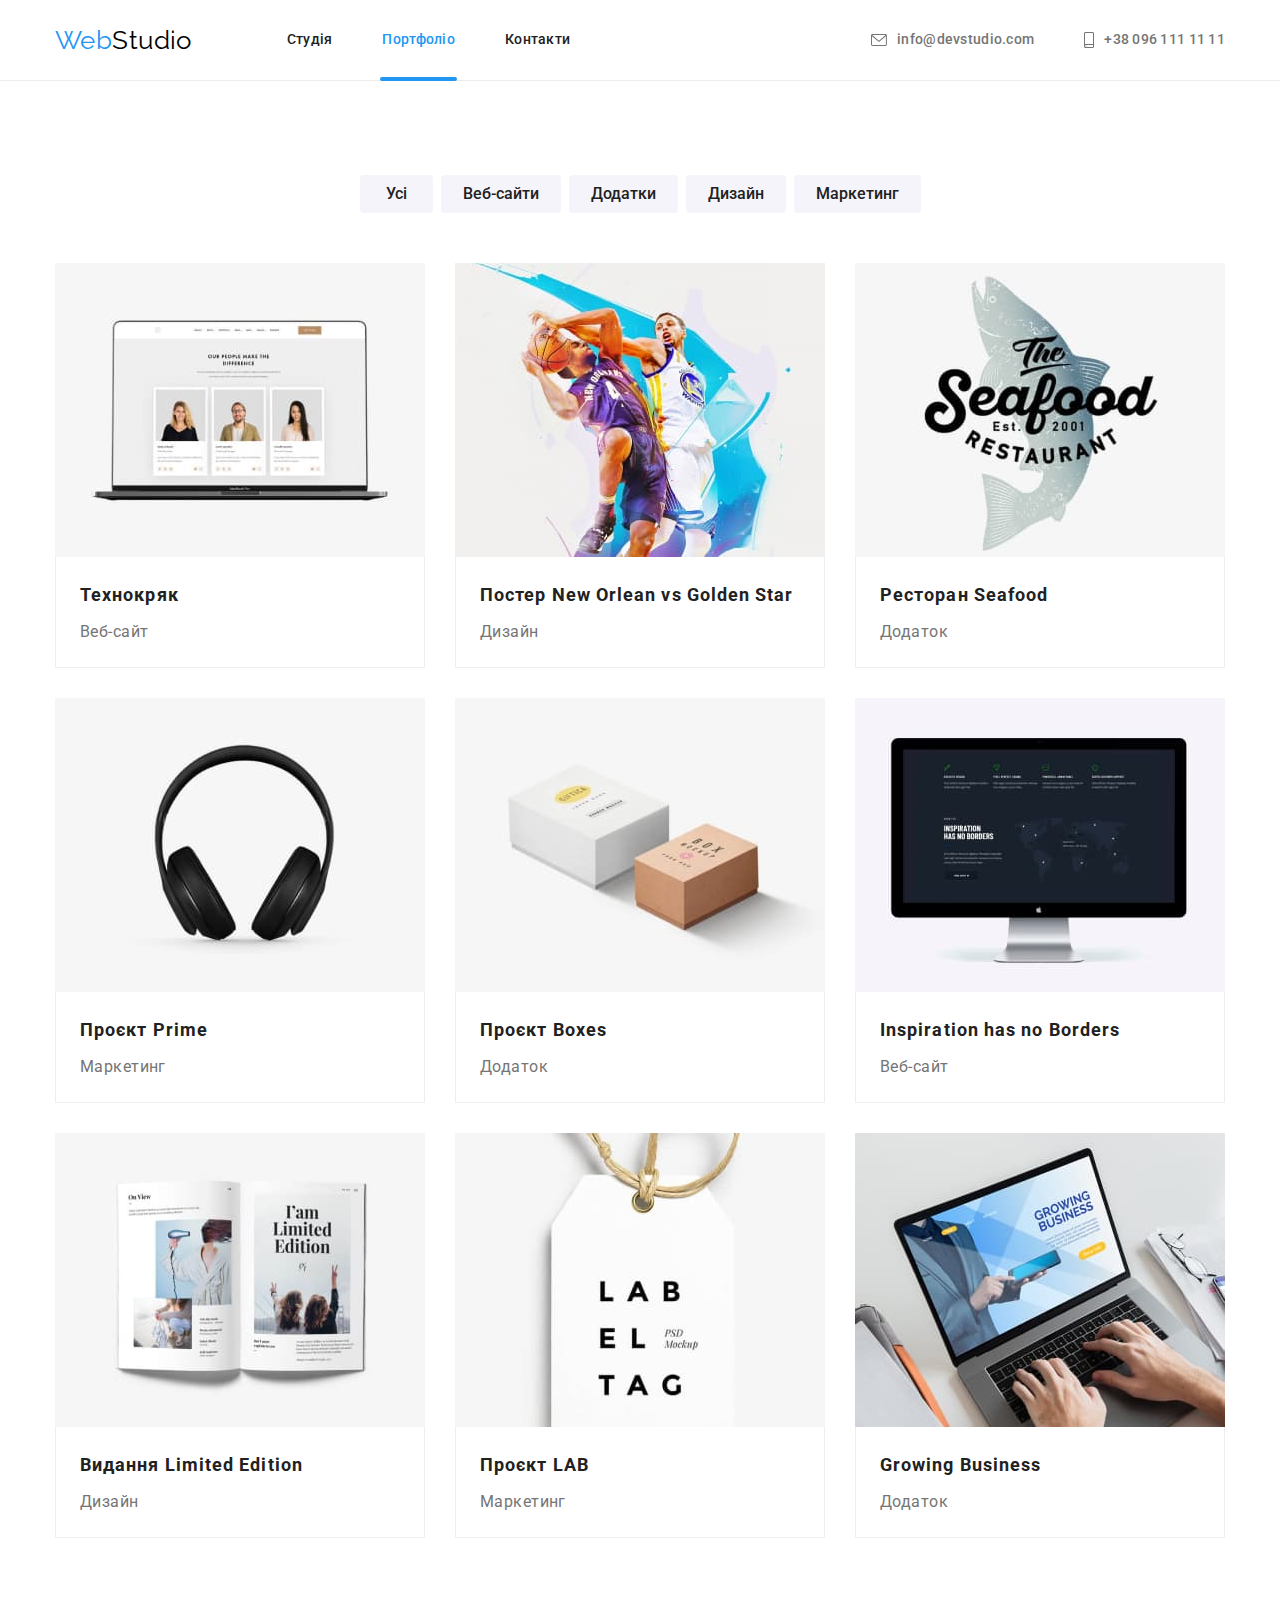
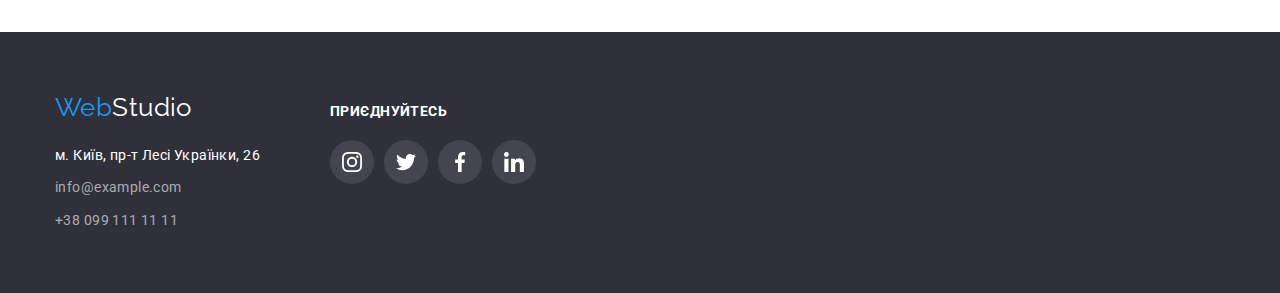
==== portfolio.html @ 41723e95 "Start HW#6" ====
<!DOCTYPE html>
<html lang="uk">
  <head>
    <meta charset="UTF-8" />
    <meta http-equiv="X-UA-Compatible" content="IE=edge" />
    <meta name="viewport" content="width=device-width, initial-scale=1.0" />
    <title>Document</title>
    <link
      href="https://fonts.googleapis.com/css2?family=Raleway:wght@700&family=Roboto:wght@400;500;700;900&display=swap"
      rel="stylesheet"
    />
    <link
      rel="stylesheet"
      href="https://cdnjs.cloudflare.com/ajax/libs/modern-normalize/1.1.0/modern-normalize.min.css"
    />
    <link rel="stylesheet" href="./css/styles.css" />
  </head>
  <body>
    <!-- Head -->
    <header>
      <div class="container page-header">
        <a href="./index.html" class="logo">Web<span class="accent">Studio</span></a>
        <nav>
          <ul class="site-nav list">
            <li class="item"><a href="./index.html" class="link">Студія</a></li>
            <li class="item"><a href="./portfolio.html" class="link current">Портфоліо</a></li>
            <li class="item"><a href="" class="link">Контакти</a></li>
          </ul>
        </nav>
        <ul class="contact-info list">
          <li class="item">
            <a href="mailto:info@devstudio.com" class="link"
              ><svg class="contact-icon" width="16" height="12">
                <use href="./images/icons.svg#icon-envelope"></use></svg
              >info@devstudio.com</a
            >
          </li>
          <li class="item">
            <a href="tel:+380961111111" class="link"
              ><svg class="contact-icon" width="10" height="16">
                <use href="./images/icons.svg#icon-smartphone"></use></svg
              >+38 096 111 11 11</a
            >
          </li>
        </ul>
      </div>
    </header>
    <!-- Hero -->
    <main>
      <section class="section container">
        <h1 class="visually-hidden">Портфоліо</h1>
        <ul class="filter list">
          <li class="item">
            <button type="button" class="button secondary">Усі</button>
          </li>
          <li class="item"><button type="button" class="button secondary">Веб-сайти</button></li>
          <li class="item"><button type="button" class="button secondary">Додатки</button></li>
          <li class="item"><button type="button" class="button secondary">Дизайн</button></li>
          <li class="item"><button type="button" class="button secondary">Маркетинг</button></li>
        </ul>
        <ul class="list product">
          <li class="item">
            <div class="product-top-wrap">
              <img
                src="./images/technocrack.jpg"
                alt="Веб-сайт"
                width="370"
                height="294"
                class="jpg"
              />
              <p class="product-top-text">
                Ресурс пропонує комплексні пропозиції з різним рівнем функціоналу та сервісів. Все
                це дозволить відвідувачу отримати вичерпні відомості про компанію чи приватну особу.
              </p>
            </div>
            <div class="border-product">
              <h2 class="section-portfolio">Технокряк</h2>
              <p class="product">Веб-сайт</p>
            </div>
          </li>
          <li class="item">
            <div class="product-top-wrap">
              <img src="./images/poster.jpg" alt="Баскетбол" width="370" height="294" class="jpg" />
              <p class="product-top-text">
                Ресурс пропонує комплексні пропозиції з різним рівнем функціоналу та сервісів. Все
                це дозволить відвідувачу отримати вичерпні відомості про компанію чи приватну особу.
              </p>
            </div>
            <div class="border-product">
              <h2 class="section-portfolio">Постер New Orlean vs Golden Star</h2>
              <p class="product">Дизайн</p>
            </div>
          </li>
          <li class="item">
            <div class="product-top-wrap">
              <img src="./images/seafood.jpg" alt="Логотип" width="370" height="294" class="jpg" />
              <p class="product-top-text">
                Ресурс пропонує комплексні пропозиції з різним рівнем функціоналу та сервісів. Все
                це дозволить відвідувачу отримати вичерпні відомості про компанію чи приватну особу.
              </p>
            </div>
            <div class="border-product">
              <h2 class="section-portfolio">Ресторан Seafood</h2>
              <p class="product">Додаток</p>
            </div>
          </li>
          <li class="item">
            <div class="product-top-wrap">
              <img src="./images/prime.jpg" alt="Навушники" width="370" height="294" class="jpg" />
              <p class="product-top-text">
                Ресурс пропонує комплексні пропозиції з різним рівнем функціоналу та сервісів. Все
                це дозволить відвідувачу отримати вичерпні відомості про компанію чи приватну особу.
              </p>
            </div>
            <div class="border-product">
              <h2 class="section-portfolio">Проєкт Prime</h2>
              <p class="product">Маркетинг</p>
            </div>
          </li>
          <li class="item">
            <div class="product-top-wrap">
              <img src="./images/boxes.jpg" alt="Коробки" width="370" height="294" class="jpg" />
              <p class="product-top-text">
                Ресурс пропонує комплексні пропозиції з різним рівнем функціоналу та сервісів. Все
                це дозволить відвідувачу отримати вичерпні відомості про компанію чи приватну особу.
              </p>
            </div>
            <div class="border-product">
              <h2 class="section-portfolio">Проєкт Boxes</h2>
              <p class="product">Додаток</p>
            </div>
          </li>
          <li class="item">
            <div class="product-top-wrap">
              <img
                src="./images/inspiration.jpg"
                alt="Веб-сайт"
                width="370"
                height="294"
                class="jpg"
              />
              <p class="product-top-text">
                Ресурс пропонує комплексні пропозиції з різним рівнем функціоналу та сервісів. Все
                це дозволить відвідувачу отримати вичерпні відомості про компанію чи приватну особу.
              </p>
            </div>
            <div class="border-product">
              <h2 class="section-portfolio">Inspiration has no Borders</h2>
              <p class="product">Веб-сайт</p>
            </div>
          </li>
          <li class="item">
            <div class="product-top-wrap">
              <img src="./images/edition.jpg" alt="Журнал" width="370" height="294" class="jpg" />
              <p class="product-top-text">
                Ресурс пропонує комплексні пропозиції з різним рівнем функціоналу та сервісів. Все
                це дозволить відвідувачу отримати вичерпні відомості про компанію чи приватну особу.
              </p>
            </div>
            <div class="border-product">
              <h2 class="section-portfolio">Видання Limited Edition</h2>
              <p class="product">Дизайн</p>
            </div>
          </li>
          <li class="item">
            <div class="product-top-wrap">
              <img src="./images/lab.jpg" alt="Бирка" width="370" height="294" class="jpg" />
              <p class="product-top-text">
                Ресурс пропонує комплексні пропозиції з різним рівнем функціоналу та сервісів. Все
                це дозволить відвідувачу отримати вичерпні відомості про компанію чи приватну особу.
              </p>
            </div>
            <div class="border-product">
              <h2 class="section-portfolio">Проєкт LAB</h2>
              <p class="product">Маркетинг</p>
            </div>
          </li>
          <li class="item">
            <div class="product-top-wrap">
              <img src="./images/business.jpg" alt="Додаток" width="370" height="294" class="jpg" />
              <p class="product-top-text">
                Ресурс пропонує комплексні пропозиції з різним рівнем функціоналу та сервісів. Все
                це дозволить відвідувачу отримати вичерпні відомості про компанію чи приватну особу.
              </p>
            </div>
            <div class="border-product">
              <h2 class="section-portfolio">Growing Business</h2>
              <p class="product">Додаток</p>
            </div>
          </li>
        </ul>
      </section>
    </main>
    <!-- Footer -->
    <footer class="down">
      <div class="container footer-container">
        <div class="page-footer">
          <a href="./index.html" class="logo">Web<span class="accent">Studio</span></a>
          <address>
            <ul class="site-footer list">
              <li class="item">
                <a
                  href="https://goo.gl/maps/UnmmoopjUjEERXCH8"
                  target="_blank"
                  rel="noopener noreferrer"
                  class="map-link"
                  >м. Київ, пр-т Лесі Українки, 26</a
                >
              </li>
              <li class="item">
                <a href="mailto:info@example.com" class="link">info@example.com</a>
              </li>
              <li class="item"><a href="tel:+380991111111" class="link">+38 099 111 11 11</a></li>
            </ul>
          </address>
        </div>
        <div class="page-invait">
          <h2 class="section-title-invait">приєднуйтесь</h2>
          <ul class="invait-list list">
            <li class="invait-soc-item">
              <a href="" class="invait-soc-link link"
                ><svg class="invait-soc-icon" width="20" height="20">
                  <use href="./images/icons.svg#icon-instagram"></use></svg
              ></a>
            </li>
            <li class="invait-soc-item">
              <a href="" class="invait-soc-link link"
                ><svg class="invait-soc-icon" width="20" height="20">
                  <use href="./images/icons.svg#icon-twitter"></use></svg
              ></a>
            </li>
            <li class="invait-soc-item">
              <a href="" class="invait-soc-link link"
                ><svg class="invait-soc-icon" width="20" height="20">
                  <use href="./images/icons.svg#icon-facebook"></use></svg
              ></a>
            </li>
            <li class="invait-soc-item">
              <a href="" class="invait-soc-link link"
                ><svg class="invait-soc-icon" width="20" height="20">
                  <use href="./images/icons.svg#icon-linkedin"></use></svg
              ></a>
            </li>
          </ul>
        </div>
      </div>
    </footer>
  </body>
</html>
---- css/styles.css ----
/* колір основного тексту #2196F3 */
/* другорядний колір тексту #757575 */
/* білий #FFFFFF */
/* кольори лого #2196F3; #000000 */
/* акцент #2196F3 */
/* колір контактів футера rgba(255, 255, 255, 0.6); */
/* другорядні кольори фону #2F303A; #F5F4FA */
/*outline: 2px solid darkmagenta;*/
:root {
  --primary-text-color: #757575;
  --title-text-color: #212121;
  --accent-color: #2196f3;
  --primary-white-color: #ffffff;
  --white-mod: rgba(255, 255, 255, 0.6);
  --primary-bg-color: #f5f4fa;
  --secondary-bg-color: #2f303a;
  --logo-color: #000000;
  --border-header-color: #ececec;
}
*,
*::before,
*::after {
  box-sizing: border-box;
}
h1,
h2,
h3,
h4,
p {
  margin-top: 0;
  margin-bottom: 0;
}
ul,
ol {
  margin-top: 0;
  margin-bottom: 0;
  padding-left: 0;
}
body {
  background-color: var(--primary-white-color);
  color: var(--primary-text-color);
  font-family: Roboto, sans-serif;
  letter-spacing: 0.03em;
  font-size: 14px;
  line-height: 1.71;
}
img {
  display: block;
}
/* border-bottom: 1px solid #ececec; */
header {
  border-bottom-width: 1px;
  border-bottom-style: solid;
  border-bottom-color: var(--border-header-color);
}
.list {
  list-style: none;
  padding: 0;
  margin: 0;
}
.container {
  margin-left: auto;
  margin-right: auto;
  max-width: 1200px;
  width: 100%;
  padding-left: 15px;
  padding-right: 15px;
}
.logo {
  color: var(--accent-color);
  font-family: Raleway, sans-serif;
  font-size: 26px;
  line-height: 1.19;
  text-decoration: none;
}
.accent {
  color: var(--logo-color);
}
.down .accent {
  color: var(--primary-white-color);
}
/*------------------------------------  site-nav  ----------------------------------*/
.site-nav .link {
  color: var(--title-text-color);
  font-weight: 500;
  font-size: 14px;
  line-height: 1.14;
  letter-spacing: 0.02em;
  text-decoration: none;
  display: block;
  padding-top: 32px;
  padding-bottom: 32px;
  padding-left: 2px;
  padding-right: 2px;
  transition: 250ms cubic-bezier(0.4, 0, 0.2, 1);
}
.site-nav .link:hover,
.site-nav .link:focus {
  color: var(--accent-color);
}
.site-nav .link.current {
  color: var(--accent-color);
}
.current {
  position: relative;
}
.current::after {
  content: '';
  width: 100%;
  height: 4px;
  background-color: var(--accent-color);
  border-radius: 2px;
  position: absolute;
  bottom: -1px;
  left: 0;
}
.contact-info .link {
  color: var(--primary-text-color);
  font-weight: 500;
  font-size: 14px;
  line-height: 1.14;
  letter-spacing: 0.02em;
  text-decoration: none;
  display: flex;
  align-items: center;
  transition: 250ms cubic-bezier(0.4, 0, 0.2, 1);
}
.contact-info .link:hover,
.contact-info .link:focus {
  color: var(--accent-color);
}
.site-nav {
  display: flex;
  margin-left: 93px;
}
.site-nav .item + .item {
  margin-left: 46px;
}
.page-header {
  display: flex;
  align-items: center;
}
.contact-info {
  display: flex;
  margin-left: auto;
}
.contact-info .item + .item {
  margin-left: 50px;
}
.contact-icon {
  fill: currentColor;
  margin-right: 10px;
}
/*--------------------------------------  hero  ------------------------------------*/
.hero-title {
  color: var(--primary-white-color);
  font-weight: 900;
  font-size: 44px;
  line-height: 1.36;
  letter-spacing: 0.06em;
  text-transform: uppercase;
  margin-top: 0;
  margin-bottom: 30px;
}
.hero {
  background-color: var(--secondary-bg-color);
  text-align: center;

  padding-top: 200px;
  padding-bottom: 200px;

  max-width: 1600px;
  height: 600px;
  margin-left: auto;
  margin-right: auto;

  background-image: linear-gradient(rgba(47, 48, 58, 0.4), rgba(47, 48, 58, 0.4)),
    url(../images/hero-bg.jpg);
  background-repeat: no-repeat;
  background-position: center;
  background-size: cover;
}
/*------------------------------------  section  -----------------------------------*/
.section-title {
  color: var(--title-text-color);
  font-weight: 700;
  font-size: 36px;
  line-height: 1.17;
  text-align: center;
  margin-top: 0;
  margin-bottom: 50px;
}
.section {
  padding-top: 94px;
  padding-bottom: 94px;
}
.section.make {
  padding-top: 0;
}
/*------------------------------------  features  ----------------------------------*/
.feature-list .title {
  color: var(--title-text-color);
  font-weight: 700;
  font-size: 14px;
  line-height: 1.14;
  margin-top: 0;
  margin-bottom: 10px;
}
.feature-list p {
  margin-top: 0;
  margin-bottom: 0;
}
.feature-list {
  display: flex;
  flex-wrap: wrap;
}
.feature-list .item {
  width: 270px;
  margin-right: 30px;
}
.feature-list .item:nth-child(4n) {
  margin-right: 0;
}
.presentation {
  display: flex;
  flex-wrap: wrap;
}
.presentation .item {
  width: 370px;
  margin-right: 30px;

  position: relative;
}
.presentation .item:nth-child(3n) {
  margin-right: 0;
}
.feature-img-list {
  width: 270px;
  height: 120px;
  background-color: var(--primary-bg-color);
  border-radius: 4px;
  display: flex;
  align-items: center;
  justify-content: center;
  margin-bottom: 30px;
}
.presentation-top-text {
  color: var(--primary-white-color);
  background-color: rgba(47, 48, 58, 0.8);
  font-weight: 700;
  font-size: 14px;
  line-height: 1.14;
  text-align: center;
  letter-spacing: 0.03em;
  text-transform: uppercase;
  position: absolute;
  bottom: 0;
  left: 0;
  display: flex;
  align-items: center;
  justify-content: center;
  width: 100%;
  height: 70px;
}
/*-------------------------------------  team  -------------------------------------*/
.team-list .team {
  color: var(--title-text-color);
  font-weight: 500;
  font-size: 16px;
  line-height: 1.19;
  text-align: center;
  background-color: var(--primary-white-color);
  margin-bottom: 10px;
  display: flex;
  justify-content: center;
}
.card {
  padding: 30px 10px;
  background-color: var(--primary-white-color);
  border-radius: 0px 0px 4px 4px;
}
.team-list .profession {
  font-size: 16px;
  line-height: 1.19;
  text-align: center;
  background-color: var(--primary-white-color);
  display: flex;
  justify-content: center;
  margin-bottom: 16px;
}
.section.team {
  background-color: var(--primary-bg-color);
  padding-top: 94px;
  padding-bottom: 94px;
}
.team-list {
  display: flex;
  flex-wrap: wrap;
}
.team-list .item {
  width: 270px;
  margin-right: 30px;
  box-shadow: 0px 4px 4px 0px rgba(0, 0, 0, 0.25);
}
.team-list .item:nth-child(4n) {
  margin-right: 0;
}
.team-soc-link {
  width: 44px;
  height: 44px;
  background-color: var(--primary-white-color);
  border-radius: 50%;
  display: flex;
  align-items: center;
  justify-content: center;
  transition: 250ms cubic-bezier(0.4, 0, 0.2, 1);
}
.team-soc-list {
  display: flex;
  justify-content: center;
  gap: 10px;
}
.team-soc-icon {
  fill: #afb1b8;
  transition: 250ms cubic-bezier(0.4, 0, 0.2, 1);
}
.team-soc-link:hover,
.team-soc-link:focus {
  background-color: var(--accent-color);
}
.team-soc-link:hover .team-soc-icon,
.team-soc-link:focus .team-soc-icon {
  fill: var(--primary-white-color);
}
/*-----------------------------------  clients  ------------------------------------*/
.section-title {
  font-weight: 700;
  font-size: 36px;
  line-height: 1.17;
  text-align: center;
  letter-spacing: 0.03em;
  color: var(--title-text-color);
}
.client-link {
  width: 170px;
  height: 92px;
  border: 1px solid #afb1b8;
  border-radius: 4px;
  display: flex;
  align-items: center;
  justify-content: center;
  transition: 250ms cubic-bezier(0.4, 0, 0.2, 1);
}
.client-list {
  display: flex;
  justify-content: center;
  gap: 30px;
}
.client-soc-icon {
  fill: #afb1b8;
  transition: 250ms cubic-bezier(0.4, 0, 0.2, 1);
}
.client-link:hover,
.client-link:focus {
  border-color: var(--accent-color);
}
.client-link:hover .client-soc-icon,
.client-link:focus .client-soc-icon {
  fill: var(--accent-color);
}
/*------------------------------------  footer  ------------------------------------*/
.site-footer .map-link {
  color: var(--primary-white-color);
  text-decoration: none;
  font-style: normal;
  display: block;
  transition: 250ms cubic-bezier(0.4, 0, 0.2, 1);
}
.site-footer .map-link:hover,
.site-footer .map-link:focus {
  color: var(--accent-color);
}
.site-footer .link {
  color: var(--white-mod);
  text-decoration: none;
  font-style: normal;
  display: block;
  transition: 250ms cubic-bezier(0.4, 0, 0.2, 1);
}
.site-footer .link:hover,
.site-footer .link:focus {
  color: var(--accent-color);
}
.down {
  background-color: var(--secondary-bg-color);
  padding-top: 60px;
  padding-bottom: 60px;
}
.site-footer .item:not(:last-child) {
  margin-bottom: 9px;
}
.site-footer {
  margin-top: 20px;
}
.section-title-invait {
  font-weight: 700;
  font-size: 14px;
  line-height: 1.14;
  letter-spacing: 0.03em;
  text-transform: uppercase;
  color: var(--primary-white-color);
  margin-bottom: 20px;
}
.invait-list {
  display: flex;
  gap: 10px;
}
.invait-soc-icon {
  fill: var(--primary-white-color);
}
.invait-soc-link {
  width: 44px;
  height: 44px;
  background-color: rgba(255, 255, 255, 0.1);
  border-radius: 50%;
  display: flex;
  align-items: center;
  justify-content: center;
  transition: 250ms cubic-bezier(0.4, 0, 0.2, 1);
}
.invait-soc-link:hover,
.invait-soc-link:focus {
  background-color: var(--accent-color);
}
.footer-container {
  display: flex;
  align-items: baseline;
}
.page-invait {
  margin-left: 70px;
}
/*------------------------------------  button  ------------------------------------*/
/* text-align: center; в кнопках за умовчанням*/
button {
  font-family: inherit;
  display: inline-block;
  cursor: pointer;
  text-decoration: none;
  border: 0;
  border-radius: 4px;
}
.button.primary {
  color: var(--primary-white-color);
  background-color: var(--accent-color);
  font-weight: 700;
  font-size: 16px;
  line-height: 1.87;
  letter-spacing: 0.06em;
  padding: 10px 32px;
  min-width: 216px;
}
/*-----------------------------------  portfolio  -----------------------------------*/
.button.secondary {
  color: var(--title-text-color);
  background-color: var(--primary-bg-color);
  font-weight: 500;
  font-size: 16px;
  line-height: 1.62;
  padding: 6px 22px;
  min-width: 73px;
  transition: 250ms cubic-bezier(0.4, 0, 0.2, 1);
}
.button.secondary:hover,
.button.secondary:focus {
  color: var(--primary-white-color);
  background-color: var(--accent-color);
  border-color: var(--accent-color);
  box-shadow: 0px 4px 4px 0px rgba(0, 0, 0, 0.25);
}
.section-portfolio {
  color: var(--title-text-color);
  font-weight: 700;
  font-size: 18px;
  line-height: 2;
  letter-spacing: 0.06em;
  margin-bottom: 4px;
}
.list .product {
  font-size: 16px;
  line-height: 1.87;
}
.filter {
  display: flex;
  justify-content: center;
  margin-bottom: 50px;
}
.filter .item + .item {
  margin-left: 8px;
}
.product {
  display: flex;
  flex-wrap: wrap;
}
.product .item:nth-child(3n) {
  margin-right: 0;
}
.product .item:nth-last-child(-n + 3) {
  margin-bottom: 0;
}
.border-product {
  padding: 20px 24px;
  border-right: 1px solid #eeeeee;
  border-bottom: 1px solid #eeeeee;
  border-left: 1px solid #eeeeee;
}
.visually-hidden {
  position: absolute;
  white-space: nowrap;
  width: 1px;
  height: 1px;
  overflow: hidden;
  border: 0;
  padding: 0;
  clip: rect(0 0 0 0);
  clip-path: inset(50%);
  margin: -1px;
}
.list.product .item:hover,
.list.product .item:focus {
  cursor: pointer;
  box-shadow: 0px 4px 4px 0px rgba(0, 0, 0, 0.25);
}
.list.product .item:hover .product-top-text,
.list.product .item:focus .product-top-text {
  transform: translateY(0);
}
.product .item {
  width: 370px;
  margin-right: 30px;
  margin-bottom: 30px;
  position: relative;
  transition: 250ms cubic-bezier(0.4, 0, 0.2, 1);
}
.product-top-wrap {
  position: relative;
  overflow: hidden;
}
.product-top-text {
  font-size: 18px;
  line-height: 1.56;
  letter-spacing: 0.03em;
  color: var(--primary-white-color);
  position: absolute;
  top: 0;
  left: 0;
  background-color: rgba(33, 150, 243, 0.9);
  padding-top: 63px;
  padding-left: 24px;
  padding-right: 24px;
  height: 100%;
  transform: translateY(100%);
  transition: transform 250ms cubic-bezier(0.4, 0, 0.2, 1);
}
/*-------------------------------------- Modal window ----------------------------------------*/
.backdrop {
  position: fixed;
  top: 0%;
  width: 100%;
  height: 100%;
  background-color: rgba(0, 0, 0, 0.2);
  transition: opacity 250ms cubic-bezier(0.4, 0, 0.2, 1),
    visibility 250ms cubic-bezier(0.4, 0, 0.2, 1);
}
.modal {
  width: 528px;
  min-height: 581px;
  background-color: var(--primary-white-color);
  box-shadow: 0px 1px 3px rgba(0, 0, 0, 0.12), 0px 1px 1px rgba(0, 0, 0, 0.14),
    0px 2px 1px rgba(0, 0, 0, 0.2);
  border-radius: 4px;
  position: absolute;
  top: 50%;
  left: 50%;
  transform: translate(-50%, -50%) scale(1) rotate(360deg);
  transition: transform 250ms cubic-bezier(0.4, 0, 0.2, 1);
}
.backdrop.is-hidden .modal {
  transform: translate(-50%, -50%) scale(0) rotate(0);
}
.is-hidden {
  visibility: hidden;
  opacity: 0;
  pointer-events: none;
}
.modal-close-icon {
  fill: var(--logo-color);
}
.modal-close {
  width: 30px;
  height: 30px;
  border: 1px solid rgba(0, 0, 0, 0.1);
  border-radius: 50%;
  background-color: var(--primary-white-color);
  position: absolute;
  top: 8px;
  right: 8px;
  display: flex;
  align-items: center;
  justify-content: center;
}
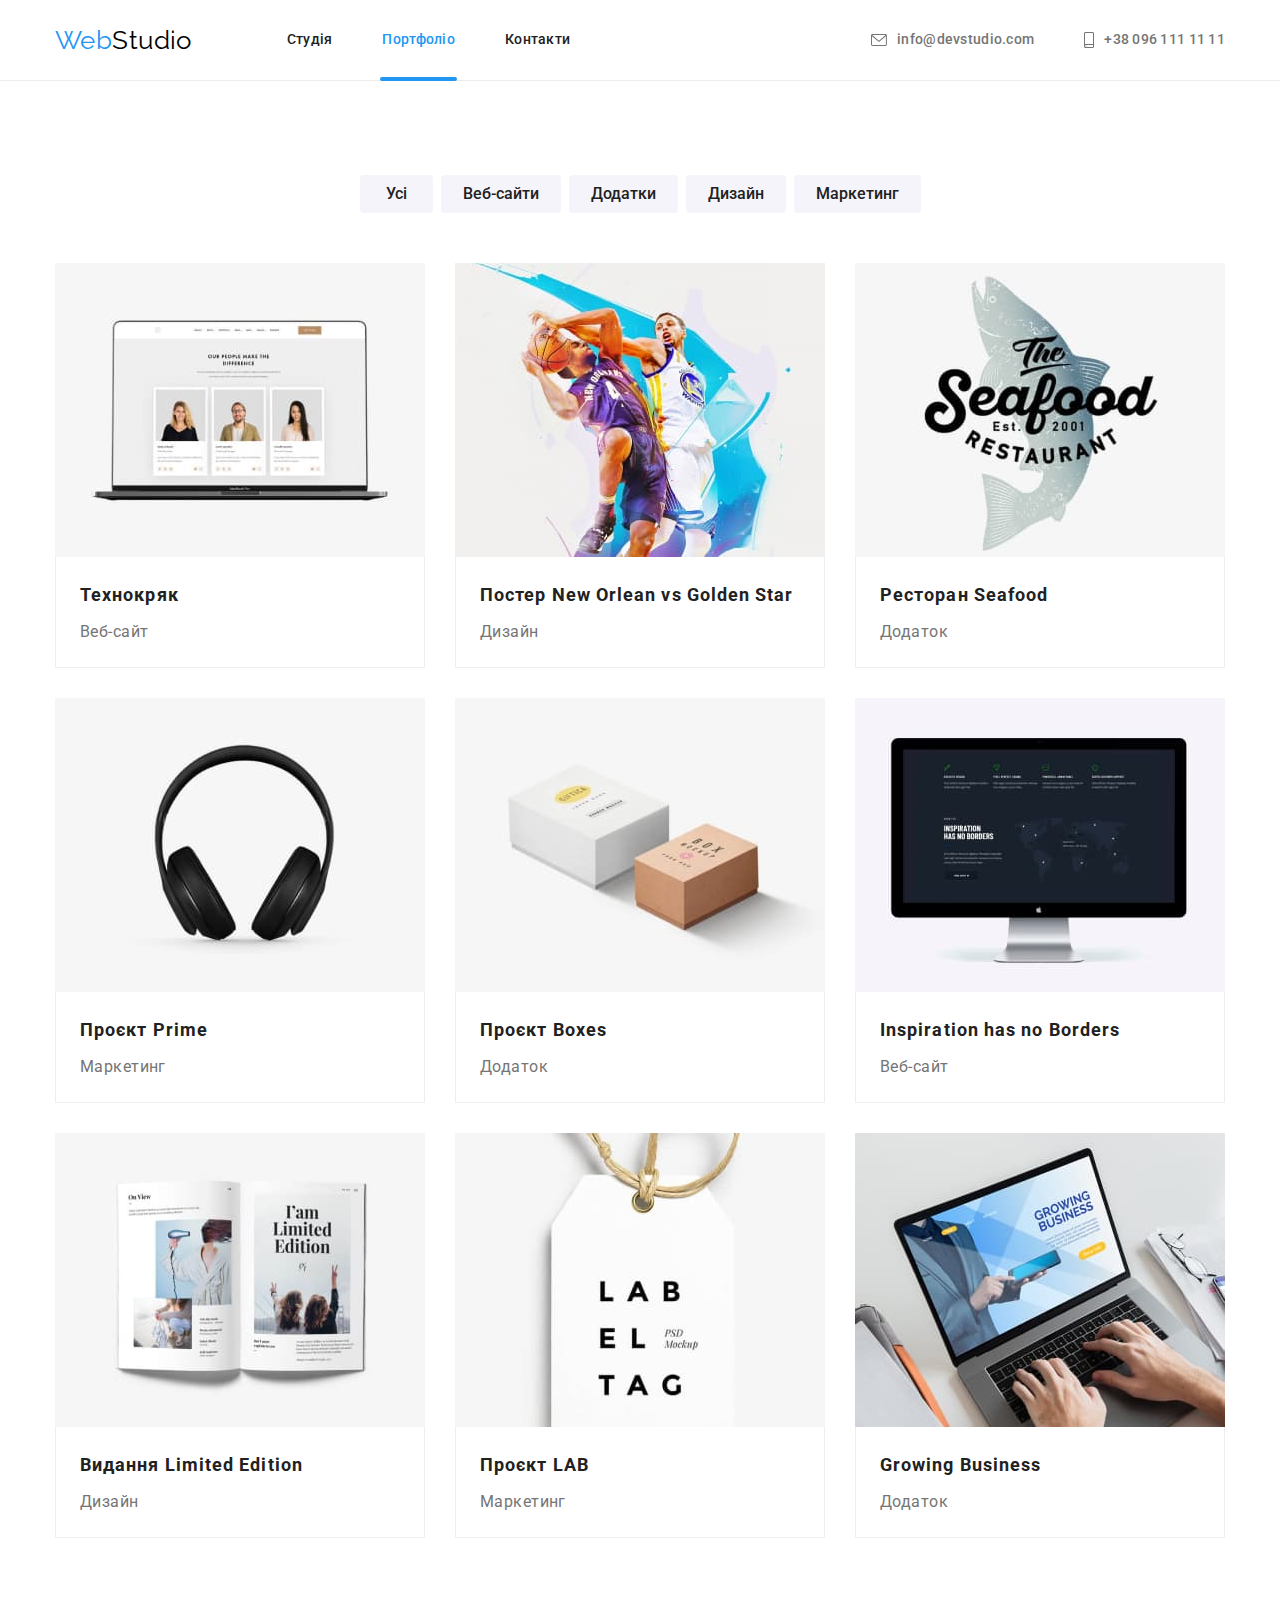
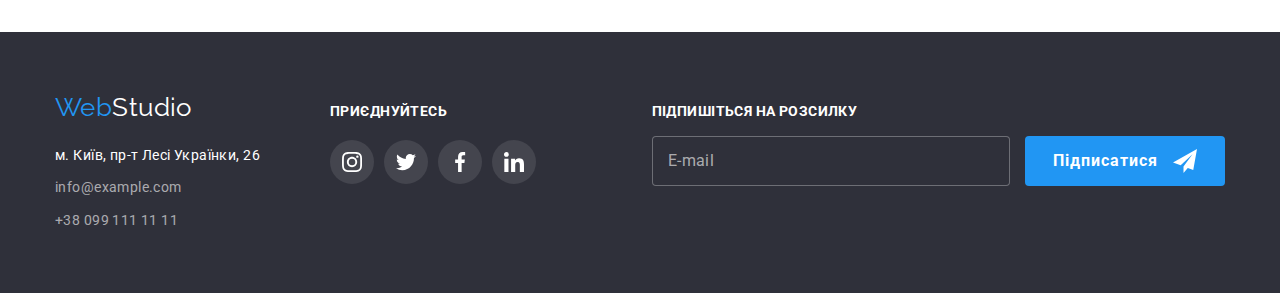
==== commit eb7367b1: "Форма підписки на розсилання у футері" ====
--- a/portfolio.html
+++ b/portfolio.html
@@ -243,6 +243,23 @@
             </li>
           </ul>
         </div>
+        <form class="subscribe-form">
+          <label for="user-email" class="subscribe-label">Підпишіться на розсилку</label>
+          <div class="footer-subscribe">
+            <input
+              type="email"
+              class="subscribe-input"
+              name="user-email"
+              id="subscribe-email"
+              placeholder="E-mail"
+              required
+            />
+            <button class="subscribe-button" type="submit">Підписатися</button>
+            <svg class="subscribe-icon" width="24" height="24">
+              <use href="./images/icons.svg#icon-send"></use>
+            </svg>
+          </div>
+        </form>
       </div>
     </footer>
   </body>
--- a/css/styles.css
+++ b/css/styles.css
@@ -115,7 +115,6 @@
   left: 0;
 }
 .contact-info .link {
-  color: var(--primary-text-color);
   font-weight: 500;
   font-size: 14px;
   line-height: 1.14;
@@ -123,6 +122,7 @@
   text-decoration: none;
   display: flex;
   align-items: center;
+  color: var(--primary-text-color);
   transition: 250ms cubic-bezier(0.4, 0, 0.2, 1);
 }
 .contact-info .link:hover,
@@ -439,8 +439,62 @@
 .page-invait {
   margin-left: 70px;
 }
+.subscribe-form {
+  margin-left: auto;
+}
+.subscribe-label {
+  font-weight: 700;
+  font-size: 14px;
+  line-height: 1.14;
+  letter-spacing: 0.03em;
+  text-transform: uppercase;
+  color: var(--primary-white-color);
+}
+.footer-subscribe {
+  margin-top: 12px;
+  position: relative;
+}
+.subscribe-input {
+  width: 358px;
+  height: 50px;
+  border: 1px solid rgba(255, 255, 255, 0.3);
+  border-radius: 4px;
+  color: var(--primary-white-color);
+  background-color: var(--secondary-bg-color);
+  padding: 16px 15px;
+  font-size: 16px;
+  line-height: 1.25;
+  letter-spacing: 0.03em;
+}
+.subscribe-input::placeholder {
+  font-size: 16px;
+  line-height: 1.25;
+  letter-spacing: 0.03em;
+  color: rgba(255, 255, 255, 0.6);
+}
+.subscribe-button {
+  width: 200px;
+  height: 50px;
+  background: var(--accent-color);
+  border-radius: 4px;
+  color: var(--primary-white-color);
+  font-weight: 700;
+  font-size: 16px;
+  line-height: 1.88;
+  text-align: left;
+  letter-spacing: 0.06em;
+  margin-left: 12px;
+  padding: 10px 28px;
+}
+.subscribe-icon {
+  fill: var(--primary-white-color);
+  position: absolute;
+  right: 28px;
+  top: 50%;
+  transform: translateY(-50%);
+}
 /*------------------------------------  button  ------------------------------------*/
-/* text-align: center; в кнопках за умовчанням*/
+/* text-align: center; в кнопках за замовчанням*/
 button {
   font-family: inherit;
   display: inline-block;
@@ -583,6 +637,7 @@
   left: 50%;
   transform: translate(-50%, -50%) scale(1) rotate(360deg);
   transition: transform 250ms cubic-bezier(0.4, 0, 0.2, 1);
+  padding: 40px;
 }
 .backdrop.is-hidden .modal {
   transform: translate(-50%, -50%) scale(0) rotate(0);
@@ -594,6 +649,11 @@
 }
 .modal-close-icon {
   fill: var(--logo-color);
+  transition: 250ms cubic-bezier(0.4, 0, 0.2, 1);
+}
+.modal-close-icon:hover,
+.modal-close-icon:focus {
+  fill: var(--accent-color);
 }
 .modal-close {
   width: 30px;
@@ -608,3 +668,161 @@
   align-items: center;
   justify-content: center;
 }
+.modal-title {
+  font-weight: 700;
+  font-size: 20px;
+  line-height: 1.15;
+  text-align: center;
+  letter-spacing: 0.03em;
+  color: var(--title-text-color);
+  margin-bottom: 12px;
+  text-align: center;
+}
+.modal-fieled {
+  margin-bottom: 10px;
+}
+.modal-fieled:nth-child(4n) {
+  margin-bottom: 0;
+}
+.input-wrap {
+  position: relative;
+  display: block;
+}
+.modal-input {
+  width: 100%;
+  height: 40px;
+  border: 1px solid rgba(33, 33, 33, 0.2);
+  border-radius: 4px;
+  padding-left: 42px;
+  font-size: 12px;
+  line-height: 1.17;
+  letter-spacing: 0.01em;
+  color: var(--logo-color);
+  transition: 250ms cubic-bezier(0.4, 0, 0.2, 1);
+}
+.modal-input:focus {
+  outline-color: var(--accent-color);
+}
+.modal-input:focus + .input-icon {
+  fill: var(--accent-color);
+}
+.input-icon {
+  position: absolute;
+  left: 12px;
+  top: 50%;
+  transform: translateY(-50%);
+  fill: var(--title-text-color);
+  transition: 250ms cubic-bezier(0.4, 0, 0.2, 1);
+}
+.modal-label {
+  font-size: 12px;
+  line-height: 1.17;
+  letter-spacing: 0.01em;
+  display: block;
+  margin-bottom: 4px;
+}
+.online-comment::placeholder {
+  font-size: 12px;
+  line-height: 1.17;
+  letter-spacing: 0.01em;
+  color: rgba(117, 117, 117, 0.5);
+}
+.online-comment {
+  width: 100%;
+  height: 120px;
+  resize: none;
+  border: 1px solid rgba(33, 33, 33, 0.2);
+  border-radius: 4px;
+  font-size: 12px;
+  line-height: 1.17;
+  letter-spacing: 0.01em;
+  padding: 12px 16px;
+  margin-bottom: 20px;
+  color: var(--logo-color);
+  transition: 250ms cubic-bezier(0.4, 0, 0.2, 1);
+}
+.online-comment:focus {
+  outline-color: var(--accent-color);
+}
+.modal-button {
+  position: absolute;
+  min-width: 200px;
+  height: 50px;
+  left: 165px;
+  bottom: 40px;
+  background: #188ce8;
+  box-shadow: 0px 4px 4px rgba(0, 0, 0, 0.15);
+  border-radius: 4px;
+  font-weight: 700;
+  font-size: 16px;
+  line-height: 1.87;
+  display: flex;
+  align-items: center;
+  justify-content: center;
+  letter-spacing: 0.06em;
+  color: var(--primary-white-color);
+}
+.check-text {
+  font-size: 14px;
+  line-height: 1.71;
+  letter-spacing: 0.03em;
+  display: flex;
+  align-items: center;
+}
+
+.check-text .check-box {
+  width: 16px;
+  height: 15px;
+  border: 1.75px solid #000000;
+  box-shadow: 0px 4px 4px 0px rgba(0, 0, 0, 0.25);
+  border-radius: 2px;
+  margin-right: 7px;
+  display: flex;
+  align-items: center;
+  justify-content: center;
+  transition: 250ms cubic-bezier(0.4, 0, 0.2, 1);
+}
+.check-icon {
+  fill: transparent;
+}
+.modal-check:checked + .check-text .check-box {
+  background-color: var(--accent-color);
+  border: none;
+  box-shadow: none;
+}
+.modal-check:checked + .check-text .check-icon {
+  fill: var(--primary-white-color);
+}
+.agree-link {
+  color: var(--accent-color);
+}
+.modal-fieled.agree {
+  display: flex;
+  justify-content: center;
+}
+/* .check-text::before {
+  content: '';
+  width: 16px;
+  height: 15px;
+  border: 1.75px solid #000000;
+  box-shadow: 0px 4px 4px 0px rgba(0, 0, 0, 0.25);
+  border-radius: 2px;
+  margin-right: 8.38px;
+  transition: 250ms cubic-bezier(0.4, 0, 0.2, 1);
+}
+.modal-check:checked + .check-text::before {
+  background-color: var(--accent-color);
+  border: none;
+  box-shadow: none;
+  background-image: url(../images/check.svg);
+  background-repeat: no-repeat;
+  background-position: center;
+} */
+/* 
+placeholder=""
+.modal-input:not(:focus):not(:placeholder-shown):valid {
+  background-color: rgba(152, 189, 152, 0.25);
+}
+.modal-input:not(:focus):not(:placeholder-shown):invalid {
+  background-color: rgba(224, 133, 133, 0.25);
+} */ ;
